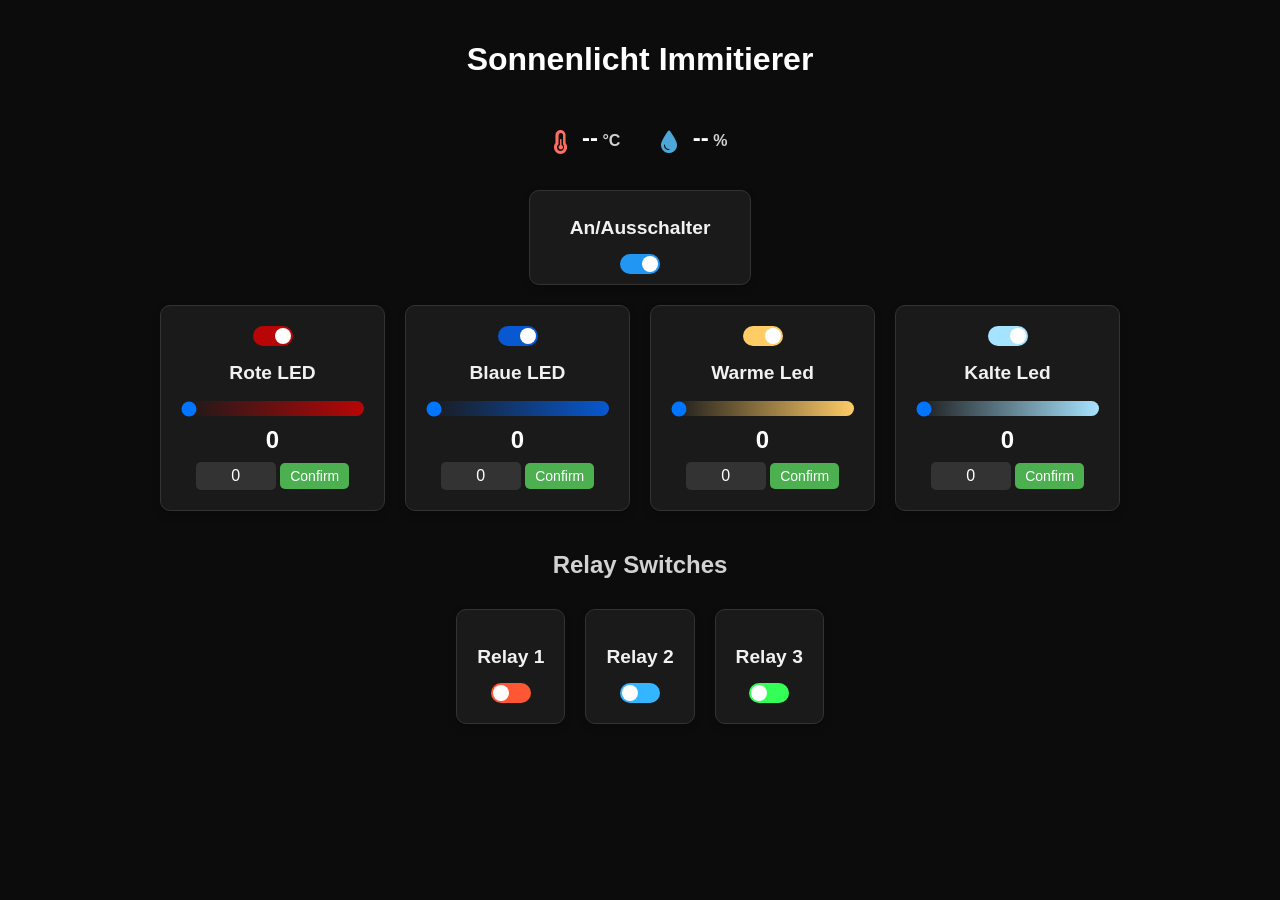
==== data/index.html @ 994c07bf "Add files via upload" ====
<!DOCTYPE html>
<html lang="en">

<head>
    <link rel="stylesheet" type="text/css" href="stylesheet.css">
    <link rel="stylesheet" href="https://cdnjs.cloudflare.com/ajax/libs/font-awesome/6.0.0-beta3/css/all.min.css">
    <meta charset="UTF-8">
    <meta name="viewport" content="width=device-width, initial-scale=1.0">
    <title>Sonnenlicht Immitierer</title>
</head>

<body>
    <h1>Sonnenlicht Immitierer</h1>

    <div class="temp-humidity-container">
        <div>
            <p><i class="fas fa-thermometer-half temperature-icon"></i> <span id="temperature">--</span> &deg;C</p>
        </div>
        <div>
            <p><i class="fas fa-tint humidity-icon"></i> <span id="humidity">--</span> %</p>
        </div>
    </div>

    <!-- Global On/Off switch in its own card -->
    <div class="slider-card global-switch-card">
        <div class="switch-container">
            <h2>An/Ausschalter</h2>
            <label class="switch">
                <input type="checkbox" id="globalSwitch" checked>
                <span class="slider"></span>
            </label>
        </div>
    </div>


    <div class="slider-container">
        <!-- Red LED Card -->
        <div class="slider-card">
            <div class="switch-container">
                <label class="switch red-switch">
                    <input type="checkbox" class="slider-toggle" id="redLedSwitch" checked>
                    <span class="slider"></span>
                </label>
            </div>
            <h2>Rote LED</h2>
            <input type="range" min="0" max="255" value="0" class="range-slider" id="redLedSlider">
            <div class="slider-value-display" id="redLedDisplay">0</div>
            <div class="slider-group">
                <input type="number" min="0" max="255" value="0" class="slider-value" id="redLedValue">
                <button class="confirm-btn" id="redLedConfirm">Confirm</button>
            </div>
        </div>

        <!-- Blue LED Card -->
        <div class="slider-card">
            <div class="switch-container">
                <label class="switch blue-switch">
                    <input type="checkbox" class="slider-toggle" id="blueLedSwitch" checked>
                    <span class="slider"></span>
                </label>
            </div>
            <h2>Blaue LED</h2>
            <input type="range" min="0" max="255" value="0" class="range-slider" id="blueLedSlider">
            <div class="slider-value-display" id="blueLedDisplay">0</div>
            <div class="slider-group">
                <input type="number" min="0" max="255" value="0" class="slider-value" id="blueLedValue">
                <button class="confirm-btn" id="blueLedConfirm">Confirm</button>
            </div>
        </div>

        <!-- Warm LED Card -->
        <div class="slider-card">
            <div class="switch-container">
                <label class="switch warm-switch">
                    <input type="checkbox" class="slider-toggle" id="warmLedSwitch" checked>
                    <span class="slider"></span>
                </label>
            </div>
            <h2>Warme Led</h2>
            <input type="range" min="0" max="255" value="0" class="range-slider" id="warmLedSlider">
            <div class="slider-value-display" id="warmLedDisplay">0</div>
            <div class="slider-group">
                <input type="number" min="0" max="255" value="0" class="slider-value" id="warmLedValue">
                <button class="confirm-btn" id="warmLedConfirm">Confirm</button>
            </div>
        </div>

        <!-- Cool LED Card -->
        <div class="slider-card">
            <div class="switch-container">
                <label class="switch cool-switch">
                    <input type="checkbox" class="slider-toggle" id="coolLedSwitch" checked>
                    <span class="slider"></span>
                </label>
            </div>
            <h2>Kalte Led</h2>
            <input type="range" min="0" max="255" value="0" class="range-slider" id="coolLedSlider">
            <div class="slider-value-display" id="coolLedDisplay">0</div>
            <div class="slider-group">
                <input type="number" min="0" max="255" value="0" class="slider-value" id="coolLedValue">
                <button class="confirm-btn" id="coolLedConfirm">Confirm</button>
            </div>
        </div>
    </div>

    <div class="relay-switches">
        <h2>Relay Switches</h2>
        <div class="relay-switches-container">
            <div class="slider-card relay1-switch">
                <h2>Relay 1</h2>
                <label class="switch">
                    <input type="checkbox" id="relay1Switch">
                    <span class="slider"></span>
                </label>
            </div>
            <div class="slider-card relay2-switch">
                <h2>Relay 2</h2>
                <label class="switch">
                    <input type="checkbox" id="relay2Switch">
                    <span class="slider"></span>
                </label>
            </div>
            <div class="slider-card relay3-switch">
                <h2>Relay 3</h2>
                <label class="switch">
                    <input type="checkbox" id="relay3Switch">
                    <span class="slider"></span>
                </label>
            </div>
        </div>
    </div>

    <script src="script.js"></script>
</body>


</html>
---- data/stylesheet.css ----
/* Global Styling */
html {
  font-family: Arial, Helvetica, sans-serif;
  text-align: center;
  color: #D2D2D2;
}

body {
  background-color: #0C0C0C;
  margin: auto;
  width: 75%;
  padding: 20px;
}

h1 {
  color: #FFFFFF;
  margin-bottom: 30px;
}

/* Temperature and Humidity Container */
.temp-humidity-container {
  display: flex;
  justify-content: center;
  font-weight: bold;
  gap: 40px;
  margin-bottom: 20px;
}

.temp-humidity-container .temperature-icon {
  color: #FF6F61;
  font-size: 1.5em;
  margin-right: 10px;
  vertical-align: middle;
}

.temp-humidity-container .humidity-icon {
  color: #4DA8DA;
  font-size: 1.5em;
  margin-right: 10px;
  vertical-align: middle;
}

.temp-humidity-container span {
  color: #FFFFFF;
  font-size: 1.5em;
  font-weight: bold;
}

/* Slider Container */
.slider-container {
  display: grid;
  grid-template-columns: repeat(auto-fit, minmax(250px, 1fr));
  gap: 20px;
  justify-content: center;
  margin: 0 auto 40px auto;
}

/* Media Queries */
@media (min-width: 768px) {
  .slider-container {
    grid-template-columns: repeat(2, 1fr);
  }
}

@media (min-width: 1200px) {
  .slider-container {
    grid-template-columns: repeat(4, 1fr);
  }
}

/* Slider Card */
.slider-card {
  background-color: #1a1a1a;
  padding: 20px;
  border-radius: 10px;
  box-shadow: 0 4px 8px rgba(0, 0, 0, 0.2);
  border: 1px solid #333;
  display: flex;
  flex-direction: column;
  align-items: center;
}

.slider-card h2 {
  margin-bottom: 15px;
  color: #f1f1f1;
  font-size: 1.2em;
}

/* Range Slider Styling */
.range-slider {
  -webkit-appearance: none;
  width: 100%;
  height: 15px;
  border-radius: 10px;
  background: #d9d9d9;
  outline: none;
}

.range-slider::-webkit-slider-thumb,
.range-slider::-moz-range-thumb {
  -webkit-appearance: none;
  width: 20px;
  height: 20px;
  border-radius: 50%;
  background-color: #fff;
  border: 2px solid #333;
  cursor: pointer;
  box-shadow: 0 0 5px rgba(0, 0, 0, 0.5);
}

/* Individual Slider Styles */
#redLedSlider {
  background: linear-gradient(to right, transparent, #b80606);
}

#blueLedSlider {
  background: linear-gradient(to right, transparent, #0758d1);
}

#warmLedSlider {
  background: linear-gradient(to right, transparent, #ffcc66);
}

#coolLedSlider {
  background: linear-gradient(to right, transparent, #a6e3ff);
}

.switch {
  position: relative;
  display: inline-block;
  width: 40px;
  height: 20px;
}

.switch input {
  opacity: 0;
  width: 0;
  height: 0;
}

.slider {
  position: absolute;
  cursor: pointer;
  top: 0;
  left: 0;
  right: 0;
  bottom: 0;
  background-color: #ccc;
  transition: 0.4s;
  border-radius: 34px;
}

.slider:before {
  position: absolute;
  content: "";
  height: 16px;
  width: 16px;
  left: 2px;
  bottom: 2px;
  background-color: white;
  transition: 0.4s;
  border-radius: 50%;
}

input:checked+.slider {
  background-color: #2196F3;
}

input:checked+.slider:before {
  transform: translateX(20px);
}

/* Red Switch */
.red-switch .slider {
  background-color: #4c4c4c;
}

.red-switch input:checked+.slider {
  background-color: #b80606;
}

/* Blue Switch */
.blue-switch .slider {
  background-color: #4c4c4c;
}

.blue-switch input:checked+.slider {
  background-color: #0758d1;
}

/* Warm Switch */
.warm-switch .slider {
  background-color: #4c4c4c;
}

.warm-switch input:checked+.slider {
  background-color: #ffcc66;
}

/* Cool Switch */
.cool-switch .slider {
  background-color: #4c4c4c;
}

.cool-switch input:checked+.slider {
  background-color: #a6e3ff;
}

/* Slider Value Styling */
.slider-value {
  width: 70px;
  padding: 5px;
  text-align: center;
  background-color: #333;
  color: #fff;
  border: none;
  border-radius: 5px;
  font-size: 1em;
}

.slider-value:focus {
  outline: none;
  background-color: #444;
}

input::-webkit-outer-spin-button,
input::-webkit-inner-spin-button {
  -webkit-appearance: none;
  margin: 0;
}

input[type=number] {
  -moz-appearance: textfield;
}

/* Slider Value Display */
.slider-value-display {
  color: white;
  font-size: 1.5em;
  margin: 8px 0;
  text-align: center;
  font-weight: bold;
  border: none;
  background: none;
  padding: 0;
  width: auto;
  box-shadow: none;
}

/* Confirm Button */
.confirm-btn {
  background-color: #4CAF50;
  color: white;
  border: none;
  padding: 5px 10px;
  text-align: center;
  display: inline-block;
  font-size: 14px;
  border-radius: 5px;
  cursor: pointer;
  transition: background-color 0.3s ease;
}

.confirm-btn:hover {
  background-color: #45a049;
}

/* Global Switch Card */
.global-switch-card {
  margin: 20px auto;
  width: 200px;
  padding: 10px;
}

.global-switch-card .slider {
  background-color: #ccc;
}

/* Relay Switches */
.relay-switches-container {
  display: flex;
  justify-content: center;
  gap: 20px;
  margin-top: 30px;
}

.relay1-switch .slider {
  background-color: #ff5733;
}

.relay1-switch input:checked+.slider {
  background-color: #ff7b59;
}

.relay2-switch .slider {
  background-color: #33b5ff;
}

.relay2-switch input:checked+.slider {
  background-color: #66ccff;
}

.relay3-switch .slider {
  background-color: #33ff57;
}

.relay3-switch input:checked+.slider {
  background-color: #66ff85;
}

/* Mozilla Fix */
@-moz-document url-prefix() {
  .switch {
    width: 40px;
    height: 20px;
  }

  .slider:before {
    height: 16px;
    width: 16px;
  }

  input:checked+.slider:before {
    transform: translateX(20px);
  }
}
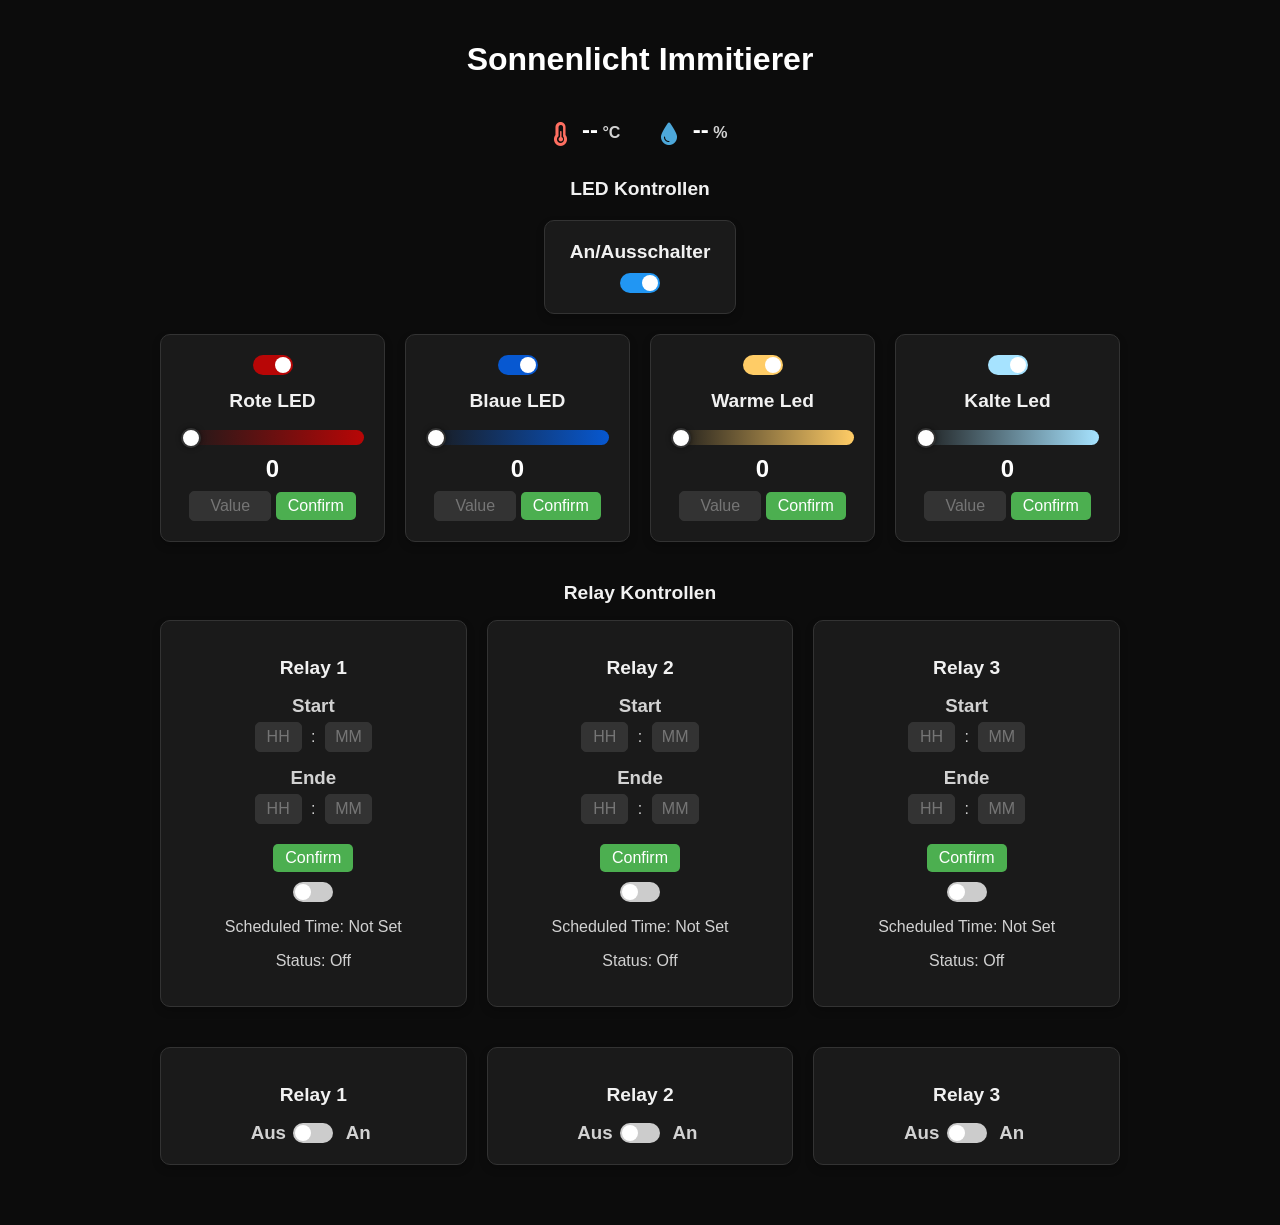
==== commit 9bf1c38b: "Add files via upload" ====
--- a/data/index.html
+++ b/data/index.html
@@ -12,6 +12,7 @@
 <body>
     <h1>Sonnenlicht Immitierer</h1>
 
+    <!-- Temperature and Humidity -->
     <div class="temp-humidity-container">
         <div>
             <p><i class="fas fa-thermometer-half temperature-icon"></i> <span id="temperature">--</span> &deg;C</p>
@@ -21,20 +22,21 @@
         </div>
     </div>
 
-    <!-- Global On/Off switch in its own card -->
-    <div class="slider-card global-switch-card">
+    <h2>LED Kontrollen</h2>
+
+    <!-- Global On/Off Switch -->
+    <div class="slider-card slider-switch-card">
+        <h2>An/Ausschalter</h2>
         <div class="switch-container">
-            <h2>An/Ausschalter</h2>
-            <label class="switch">
-                <input type="checkbox" id="globalSwitch" checked>
+            <label class="switch slider-switch">
+                <input type="checkbox" id="sliderSwitch" checked>
                 <span class="slider"></span>
             </label>
         </div>
     </div>
 
-
     <div class="slider-container">
-        <!-- Red LED Card -->
+        <!-- Red LED -->
         <div class="slider-card">
             <div class="switch-container">
                 <label class="switch red-switch">
@@ -46,12 +48,13 @@
             <input type="range" min="0" max="255" value="0" class="range-slider" id="redLedSlider">
             <div class="slider-value-display" id="redLedDisplay">0</div>
             <div class="slider-group">
-                <input type="number" min="0" max="255" value="0" class="slider-value" id="redLedValue">
+                <input type="number" min="0" max="255" class="slider-value" id="redLedValue" placeholder="Value"
+                    onkeyup="validateInputMinMax(this)">
                 <button class="confirm-btn" id="redLedConfirm">Confirm</button>
             </div>
         </div>
 
-        <!-- Blue LED Card -->
+        <!-- Blue LED -->
         <div class="slider-card">
             <div class="switch-container">
                 <label class="switch blue-switch">
@@ -63,12 +66,13 @@
             <input type="range" min="0" max="255" value="0" class="range-slider" id="blueLedSlider">
             <div class="slider-value-display" id="blueLedDisplay">0</div>
             <div class="slider-group">
-                <input type="number" min="0" max="255" value="0" class="slider-value" id="blueLedValue">
+                <input type="number" min="0" max="255" class="slider-value" id="blueLedValue" placeholder="Value"
+                    onkeyup="validateInputMinMax(this)">
                 <button class="confirm-btn" id="blueLedConfirm">Confirm</button>
             </div>
         </div>
 
-        <!-- Warm LED Card -->
+        <!-- Warm LED -->
         <div class="slider-card">
             <div class="switch-container">
                 <label class="switch warm-switch">
@@ -80,12 +84,13 @@
             <input type="range" min="0" max="255" value="0" class="range-slider" id="warmLedSlider">
             <div class="slider-value-display" id="warmLedDisplay">0</div>
             <div class="slider-group">
-                <input type="number" min="0" max="255" value="0" class="slider-value" id="warmLedValue">
+                <input type="number" min="0" max="255" class="slider-value" id="warmLedValue" placeholder="Value"
+                    onkeyup="validateInputMinMax(this)">
                 <button class="confirm-btn" id="warmLedConfirm">Confirm</button>
             </div>
         </div>
 
-        <!-- Cool LED Card -->
+        <!-- Cold LED -->
         <div class="slider-card">
             <div class="switch-container">
                 <label class="switch cool-switch">
@@ -97,35 +102,196 @@
             <input type="range" min="0" max="255" value="0" class="range-slider" id="coolLedSlider">
             <div class="slider-value-display" id="coolLedDisplay">0</div>
             <div class="slider-group">
-                <input type="number" min="0" max="255" value="0" class="slider-value" id="coolLedValue">
+                <input type="number" min="0" max="255" class="slider-value" id="coolLedValue" placeholder="Value"
+                    onkeyup="validateInputMinMax(this)">
                 <button class="confirm-btn" id="coolLedConfirm">Confirm</button>
             </div>
         </div>
     </div>
 
-    <div class="relay-switches">
-        <h2>Relay Switches</h2>
-        <div class="relay-switches-container">
-            <div class="slider-card relay1-switch">
-                <h2>Relay 1</h2>
-                <label class="switch">
-                    <input type="checkbox" id="relay1Switch">
-                    <span class="slider"></span>
-                </label>
-            </div>
-            <div class="slider-card relay2-switch">
-                <h2>Relay 2</h2>
-                <label class="switch">
-                    <input type="checkbox" id="relay2Switch">
-                    <span class="slider"></span>
-                </label>
-            </div>
-            <div class="slider-card relay3-switch">
-                <h2>Relay 3</h2>
-                <label class="switch">
-                    <input type="checkbox" id="relay3Switch">
-                    <span class="slider"></span>
-                </label>
+    <h2>Relay Kontrollen</h2>
+    <div class="relay-switches-container">
+        <!-- Relay 1 Time Control -->
+        <div class="relay-card">
+            <h2>Relay 1</h2>
+            <div class="relay-time-input-container">
+                <div class="relay-time-input">
+                    <div class="time-group">
+                        <div>
+                            <h3>Start</h3>
+                        </div>
+                        <div>
+                            <input type="number" min="0" max="23" class="relay-time-hours" id="relay1StartHours"
+                            placeholder="HH" onkeyup="validateInputMinMax(this)">
+                        <span>:</span>
+                        <input type="number" min="0" max="59" class="relay-time-minutes" id="relay1StartMinutes"
+                            placeholder="MM" onkeyup="validateInputMinMax(this)">
+                        </div>
+                    </div>
+                    <div class="time-group">
+                        <div>
+                            <h3>Ende</h3>
+                        </div>
+                        <div>
+                            <input type="number" min="0" max="23" class="relay-time-hours" id="relay1EndHours"
+                            placeholder="HH" onkeyup="validateInputMinMax(this)">
+                        <span>:</span>
+                        <input type="number" min="0" max="59" class="relay-time-minutes" id="relay1EndMinutes"
+                            placeholder="MM" onkeyup="validateInputMinMax(this)">
+                        </div>
+                    </div>
+                </div>
+                <button class="confirm-btn" id="relay1TimeConfirm">Confirm</button>
+            </div>
+            <label class="switch">
+                <input type="checkbox" class="slider-toggle" id="relay1TimeSwitch">
+                <span class="slider"></span>
+            </label>
+            <div id="relay1Schedule">
+                <p>Scheduled Time: <span id="relay1TimeDisplay">Not Set</span></p>
+                <p>Status: <span id="relay1StatusDisplay">Off</span></p>
+            </div>
+        </div>
+
+        <!-- Relay 2 Time Control -->
+        <div class="relay-card">
+            <h2>Relay 2</h2>
+            <div class="relay-time-input-container">
+                <div class="relay-time-input">
+                    <div class="time-group">
+                        <div>
+                            <h3>Start</h3>
+                        </div>
+                        <div>
+                            <input type="number" min="0" max="23" class="relay-time-hours" id="relay2StartHours"
+                            placeholder="HH" onkeyup="validateInputMinMax(this)">
+                        <span>:</span>
+                        <input type="number" min="0" max="59" class="relay-time-minutes" id="relay2StartMinutes"
+                            placeholder="MM" onkeyup="validateInputMinMax(this)">
+                        </div>
+                    </div>
+                    <div class="time-group">
+                        <div>
+                            <h3>Ende</h3>
+                        </div>
+                        <div>
+                            <input type="number" min="0" max="23" class="relay-time-hours" id="relay2EndHours"
+                            placeholder="HH" onkeyup="validateInputMinMax(this)">
+                        <span>:</span>
+                        <input type="number" min="0" max="59" class="relay-time-minutes" id="relay2EndMinutes"
+                            placeholder="MM" onkeyup="validateInputMinMax(this)">
+                        </div>
+                    </div>
+                </div>
+                <button class="confirm-btn" id="relay2TimeConfirm">Confirm</button>
+            </div>
+            <label class="switch">
+                <input type="checkbox" class="slider-toggle" id="relay2TimeSwitch">
+                <span class="slider"></span>
+            </label>
+            <div id="relay2Schedule">
+                <p>Scheduled Time: <span id="relay2TimeDisplay">Not Set</span></p>
+                <p>Status: <span id="relay2StatusDisplay">Off</span></p>
+            </div>
+        </div>
+
+        <!-- Relay 3 Time Control -->
+        <div class="relay-card">
+            <h2>Relay 3</h2>
+            <div class="relay-time-input-container">
+                <div class="relay-time-input">
+                    <div class="time-group">
+                        <div>
+                            <h3>Start</h3>
+                        </div>
+                        <div>
+                            <input type="number" min="0" max="23" class="relay-time-hours" id="relay3StartHours"
+                            placeholder="HH" onkeyup="validateInputMinMax(this)">
+                        <span>:</span>
+                        <input type="number" min="0" max="59" class="relay-time-minutes" id="relay3StartMinutes"
+                            placeholder="MM" onkeyup="validateInputMinMax(this)">
+                        </div>
+                    </div>
+                    <div class="time-group">
+                        <div>
+                            <h3>Ende</h3>
+                        </div>
+                        <div>
+                            <input type="number" min="0" max="23" class="relay-time-hours" id="relay3EndHours"
+                            placeholder="HH" onkeyup="validateInputMinMax(this)">
+                        <span>:</span>
+                        <input type="number" min="0" max="59" class="relay-time-minutes" id="relay3EndMinutes"
+                            placeholder="MM" onkeyup="validateInputMinMax(this)">
+                        </div>
+                    </div>
+                </div>
+                <button class="confirm-btn" id="relay3TimeConfirm">Confirm</button>
+            </div>
+            <label class="switch">
+                <input type="checkbox" class="slider-toggle" id="relay3TimeSwitch">
+                <span class="slider"></span>
+            </label>
+            <div id="relay3Schedule">
+                <p>Scheduled Time: <span id="relay3TimeDisplay">Not Set</span></p>
+                <p>Status: <span id="relay3StatusDisplay">Off</span></p>
+            </div>
+        </div>
+    </div>
+
+    <!--Relay Switches -->
+    <div class="relay-switches-container">
+        <!-- Relay 1 -->
+        <div class="relay-card">
+            <h2>Relay 1 </h2>
+            <div class="timer-picker">
+                <div class="timer-text">
+                    <h3>Aus</h3>
+                </div>
+                <div class="switch-container">
+                    <label class="switch">
+                        <input type="checkbox" class="slider-toggle" id="relay1Switch">
+                        <span class="slider"></span>
+                    </label>
+                </div>
+                <div class="timer-text">
+                    <h3>An</h3>
+                </div>
+            </div>
+        </div>
+        <!-- Relay 2 -->
+        <div class="relay-card">
+            <h2>Relay 2</h2>
+            <div class="timer-picker">
+                <div class="timer-text">
+                    <h3>Aus</h3>
+                </div>
+                <div class="switch-container">
+                    <label class="switch">
+                        <input type="checkbox" class="slider-toggle" id="relay2Switch">
+                        <span class="slider"></span>
+                    </label>
+                </div>
+                <div class="timer-text">
+                    <h3>An</h3>
+                </div>
+            </div>
+        </div>
+        <!-- Relay 3 -->
+        <div class="relay-card">
+            <h2>Relay 3</h2>
+            <div class="timer-picker">
+                <div class="timer-text">
+                    <h3>Aus</h3>
+                </div>
+                <div class="switch-container">
+                    <label class="switch">
+                        <input type="checkbox" class="slider-toggle" id="relay3Switch">
+                        <span class="slider"></span>
+                    </label>
+                </div>
+                <div class="timer-text">
+                    <h3>An</h3>
+                </div>
             </div>
         </div>
     </div>
@@ -133,5 +299,4 @@
     <script src="script.js"></script>
 </body>
 
-
-</html>+</html>
--- a/data/stylesheet.css
+++ b/data/stylesheet.css
@@ -1,4 +1,3 @@
-/* Global Styling */
 html {
   font-family: Arial, Helvetica, sans-serif;
   text-align: center;
@@ -14,30 +13,60 @@
 
 h1 {
   color: #FFFFFF;
-  margin-bottom: 30px;
-}
-
-/* Temperature and Humidity Container */
+}
+
+h2 {
+  color: #f1f1f1;
+  font-size: 1.2em;
+}
+
+h3 {
+  margin: 0;
+}
+
+.relay-time-hours, .relay-time-minutes {
+  margin: 5px;
+}
+
+.slider-switch-card {
+  margin: 20px auto;
+  width: 150px;
+  padding: 10px;
+  display: flex;
+  flex-direction: column;
+  align-items: center;
+}
+
+.slider-switch-card h2 {
+  margin: 0 0 10px 0;
+}
+
+.switch-container {
+  width: auto; /* No fixed width for the switch, so it centers properly */
+  display: flex;
+  justify-content: center; /* Center the switch itself */
+}
+
 .temp-humidity-container {
   display: flex;
   justify-content: center;
   font-weight: bold;
   gap: 40px;
-  margin-bottom: 20px;
-}
-
-.temp-humidity-container .temperature-icon {
-  color: #FF6F61;
+}
+
+.temp-humidity-container .temperature-icon,
+.temp-humidity-container .humidity-icon {
   font-size: 1.5em;
   margin-right: 10px;
   vertical-align: middle;
 }
 
+.temp-humidity-container .temperature-icon {
+  color: #FF6F61;
+}
+
 .temp-humidity-container .humidity-icon {
   color: #4DA8DA;
-  font-size: 1.5em;
-  margin-right: 10px;
-  vertical-align: middle;
 }
 
 .temp-humidity-container span {
@@ -46,8 +75,8 @@
   font-weight: bold;
 }
 
-/* Slider Container */
-.slider-container {
+.slider-container,
+.relay-switches-container {
   display: grid;
   grid-template-columns: repeat(auto-fit, minmax(250px, 1fr));
   gap: 20px;
@@ -55,21 +84,28 @@
   margin: 0 auto 40px auto;
 }
 
-/* Media Queries */
 @media (min-width: 768px) {
   .slider-container {
     grid-template-columns: repeat(2, 1fr);
   }
+
+  .relay-switches-container {
+    grid-template-columns: repeat(3, 1fr);
+  }
 }
 
 @media (min-width: 1200px) {
   .slider-container {
     grid-template-columns: repeat(4, 1fr);
   }
-}
-
-/* Slider Card */
-.slider-card {
+
+  .relay-switches-container {
+    grid-template-columns: repeat(3, 1fr);
+  }
+}
+
+.slider-card,
+.relay-card {
   background-color: #1a1a1a;
   padding: 20px;
   border-radius: 10px;
@@ -80,13 +116,6 @@
   align-items: center;
 }
 
-.slider-card h2 {
-  margin-bottom: 15px;
-  color: #f1f1f1;
-  font-size: 1.2em;
-}
-
-/* Range Slider Styling */
 .range-slider {
   -webkit-appearance: none;
   width: 100%;
@@ -96,8 +125,7 @@
   outline: none;
 }
 
-.range-slider::-webkit-slider-thumb,
-.range-slider::-moz-range-thumb {
+.range-slider::-webkit-slider-thumb {
   -webkit-appearance: none;
   width: 20px;
   height: 20px;
@@ -108,7 +136,16 @@
   box-shadow: 0 0 5px rgba(0, 0, 0, 0.5);
 }
 
-/* Individual Slider Styles */
+.range-slider::-moz-range-thumb {
+  width: 16px;
+  height: 16px;
+  border-radius: 50%;
+  background-color: #fff;
+  border: 2px solid #333;
+  cursor: pointer;
+  box-shadow: 0 0 5px rgba(0, 0, 0, 0.5);
+}
+
 #redLedSlider {
   background: linear-gradient(to right, transparent, #b80606);
 }
@@ -170,7 +207,7 @@
   transform: translateX(20px);
 }
 
-/* Red Switch */
+/* Switch colors */
 .red-switch .slider {
   background-color: #4c4c4c;
 }
@@ -179,7 +216,6 @@
   background-color: #b80606;
 }
 
-/* Blue Switch */
 .blue-switch .slider {
   background-color: #4c4c4c;
 }
@@ -188,7 +224,6 @@
   background-color: #0758d1;
 }
 
-/* Warm Switch */
 .warm-switch .slider {
   background-color: #4c4c4c;
 }
@@ -197,7 +232,6 @@
   background-color: #ffcc66;
 }
 
-/* Cool Switch */
 .cool-switch .slider {
   background-color: #4c4c4c;
 }
@@ -206,21 +240,29 @@
   background-color: #a6e3ff;
 }
 
-/* Slider Value Styling */
-.slider-value {
+/* Input field styles (number inputs only) */
+input[type="number"] {
   width: 70px;
   padding: 5px;
   text-align: center;
   background-color: #333;
-  color: #fff;
-  border: none;
+  /* Background for input fields */
+  color: #f1f1f1;
+  border: 1px solid #333;
   border-radius: 5px;
   font-size: 1em;
 }
 
-.slider-value:focus {
+input[type="number"]:focus {
   outline: none;
+  border-color: #2196F3;
+  /* Blue border on focus */
   background-color: #444;
+  /* Slightly darker background on focus */
+}
+
+.relay-time-input input[type="number"] {
+  width: 35px;
 }
 
 input::-webkit-outer-spin-button,
@@ -233,7 +275,6 @@
   -moz-appearance: textfield;
 }
 
-/* Slider Value Display */
 .slider-value-display {
   color: white;
   font-size: 1.5em;
@@ -247,80 +288,71 @@
   box-shadow: none;
 }
 
-/* Confirm Button */
 .confirm-btn {
+  width: 80px;
+  padding: 5px;
+  font-size: 1em;
+  color: white;
+  text-align: center;
+  background-color: #4CAF50;
+  border: none;
+  border-radius: 5px;
+  display: inline-block;
+  cursor: pointer;
+  transition: background-color 0.3s ease;
+}
+
+.confirm-btn:hover {
+  background-color: #45a049;
+}
+
+/* Relay Input styles */
+.relay-time-input-container {
+  display: flex;
+  flex-direction: column;
+  align-items: center;
+  margin-bottom: 10px;
+}
+
+.relay-time-input {
+  display: flex;
+  flex-direction: column;
+  align-items: center;
+  justify-content: center;
+  margin-bottom: 5px;
+}
+
+.time-group {
+  display: flex;
+  align-items: center;
+  margin-bottom: 10px;
+  flex-direction: column;
+}
+
+/* Hide number spinners in Chrome and Firefox */
+.relay-time-input input::-webkit-outer-spin-button,
+.relay-time-input input::-webkit-inner-spin-button {
+  -webkit-appearance: none;
+  margin: 0;
+}
+
+.relay-time-input input[type="number"] {
+  -moz-appearance: textfield;
+}
+
+.timer-picker {
+  display: flex;
+  align-items: center;
+  justify-content: center;
+}
+
+.timer-text {
+  width: 50px; /* Equal width for "Aus" and "An" containers */
+  text-align: center; /* Ensure the text is centered inside its container */
+}
+
+.confirmed {
   background-color: #4CAF50;
   color: white;
-  border: none;
-  padding: 5px 10px;
-  text-align: center;
-  display: inline-block;
-  font-size: 14px;
-  border-radius: 5px;
-  cursor: pointer;
-  transition: background-color 0.3s ease;
-}
-
-.confirm-btn:hover {
-  background-color: #45a049;
-}
-
-/* Global Switch Card */
-.global-switch-card {
-  margin: 20px auto;
-  width: 200px;
-  padding: 10px;
-}
-
-.global-switch-card .slider {
-  background-color: #ccc;
-}
-
-/* Relay Switches */
-.relay-switches-container {
-  display: flex;
-  justify-content: center;
-  gap: 20px;
-  margin-top: 30px;
-}
-
-.relay1-switch .slider {
-  background-color: #ff5733;
-}
-
-.relay1-switch input:checked+.slider {
-  background-color: #ff7b59;
-}
-
-.relay2-switch .slider {
-  background-color: #33b5ff;
-}
-
-.relay2-switch input:checked+.slider {
-  background-color: #66ccff;
-}
-
-.relay3-switch .slider {
-  background-color: #33ff57;
-}
-
-.relay3-switch input:checked+.slider {
-  background-color: #66ff85;
-}
-
-/* Mozilla Fix */
-@-moz-document url-prefix() {
-  .switch {
-    width: 40px;
-    height: 20px;
-  }
-
-  .slider:before {
-    height: 16px;
-    width: 16px;
-  }
-
-  input:checked+.slider:before {
-    transform: translateX(20px);
-  }
-}+  transition: all 0.3s ease;
+}
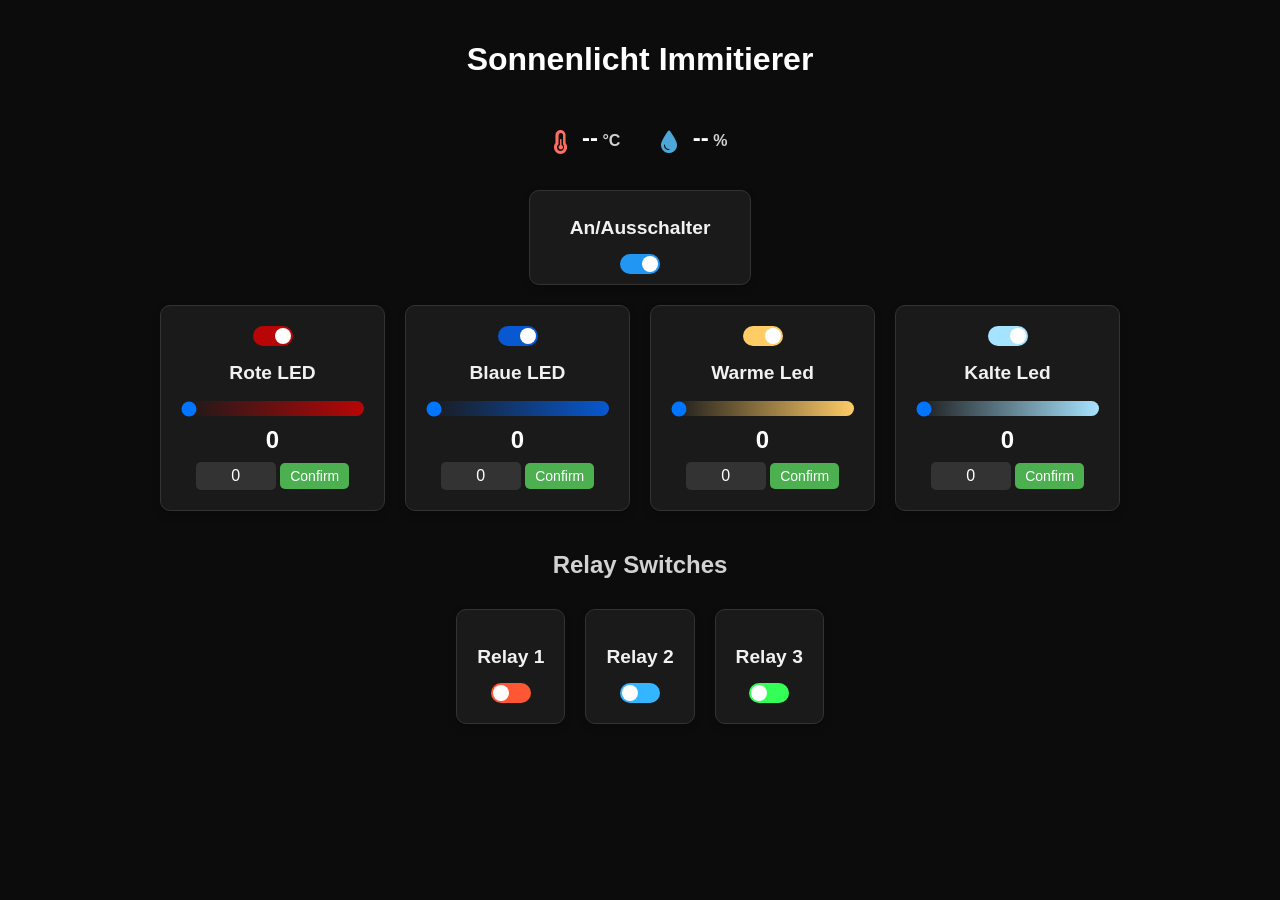
==== commit e30ebcfc: "Add files via upload" ====
--- a/data/index.html
+++ b/data/index.html
@@ -12,7 +12,6 @@
 <body>
     <h1>Sonnenlicht Immitierer</h1>
 
-    <!-- Temperature and Humidity -->
     <div class="temp-humidity-container">
         <div>
             <p><i class="fas fa-thermometer-half temperature-icon"></i> <span id="temperature">--</span> &deg;C</p>
@@ -22,21 +21,20 @@
         </div>
     </div>
 
-    <h2>LED Kontrollen</h2>
-
-    <!-- Global On/Off Switch -->
-    <div class="slider-card slider-switch-card">
-        <h2>An/Ausschalter</h2>
+    <!-- Global On/Off switch in its own card -->
+    <div class="slider-card global-switch-card">
         <div class="switch-container">
-            <label class="switch slider-switch">
-                <input type="checkbox" id="sliderSwitch" checked>
+            <h2>An/Ausschalter</h2>
+            <label class="switch">
+                <input type="checkbox" id="globalSwitch" checked>
                 <span class="slider"></span>
             </label>
         </div>
     </div>
 
+
     <div class="slider-container">
-        <!-- Red LED -->
+        <!-- Red LED Card -->
         <div class="slider-card">
             <div class="switch-container">
                 <label class="switch red-switch">
@@ -48,13 +46,12 @@
             <input type="range" min="0" max="255" value="0" class="range-slider" id="redLedSlider">
             <div class="slider-value-display" id="redLedDisplay">0</div>
             <div class="slider-group">
-                <input type="number" min="0" max="255" class="slider-value" id="redLedValue" placeholder="Value"
-                    onkeyup="validateInputMinMax(this)">
+                <input type="number" min="0" max="255" value="0" class="slider-value" id="redLedValue">
                 <button class="confirm-btn" id="redLedConfirm">Confirm</button>
             </div>
         </div>
 
-        <!-- Blue LED -->
+        <!-- Blue LED Card -->
         <div class="slider-card">
             <div class="switch-container">
                 <label class="switch blue-switch">
@@ -66,13 +63,12 @@
             <input type="range" min="0" max="255" value="0" class="range-slider" id="blueLedSlider">
             <div class="slider-value-display" id="blueLedDisplay">0</div>
             <div class="slider-group">
-                <input type="number" min="0" max="255" class="slider-value" id="blueLedValue" placeholder="Value"
-                    onkeyup="validateInputMinMax(this)">
+                <input type="number" min="0" max="255" value="0" class="slider-value" id="blueLedValue">
                 <button class="confirm-btn" id="blueLedConfirm">Confirm</button>
             </div>
         </div>
 
-        <!-- Warm LED -->
+        <!-- Warm LED Card -->
         <div class="slider-card">
             <div class="switch-container">
                 <label class="switch warm-switch">
@@ -84,13 +80,12 @@
             <input type="range" min="0" max="255" value="0" class="range-slider" id="warmLedSlider">
             <div class="slider-value-display" id="warmLedDisplay">0</div>
             <div class="slider-group">
-                <input type="number" min="0" max="255" class="slider-value" id="warmLedValue" placeholder="Value"
-                    onkeyup="validateInputMinMax(this)">
+                <input type="number" min="0" max="255" value="0" class="slider-value" id="warmLedValue">
                 <button class="confirm-btn" id="warmLedConfirm">Confirm</button>
             </div>
         </div>
 
-        <!-- Cold LED -->
+        <!-- Cool LED Card -->
         <div class="slider-card">
             <div class="switch-container">
                 <label class="switch cool-switch">
@@ -102,196 +97,35 @@
             <input type="range" min="0" max="255" value="0" class="range-slider" id="coolLedSlider">
             <div class="slider-value-display" id="coolLedDisplay">0</div>
             <div class="slider-group">
-                <input type="number" min="0" max="255" class="slider-value" id="coolLedValue" placeholder="Value"
-                    onkeyup="validateInputMinMax(this)">
+                <input type="number" min="0" max="255" value="0" class="slider-value" id="coolLedValue">
                 <button class="confirm-btn" id="coolLedConfirm">Confirm</button>
             </div>
         </div>
     </div>
 
-    <h2>Relay Kontrollen</h2>
-    <div class="relay-switches-container">
-        <!-- Relay 1 Time Control -->
-        <div class="relay-card">
-            <h2>Relay 1</h2>
-            <div class="relay-time-input-container">
-                <div class="relay-time-input">
-                    <div class="time-group">
-                        <div>
-                            <h3>Start</h3>
-                        </div>
-                        <div>
-                            <input type="number" min="0" max="23" class="relay-time-hours" id="relay1StartHours"
-                            placeholder="HH" onkeyup="validateInputMinMax(this)">
-                        <span>:</span>
-                        <input type="number" min="0" max="59" class="relay-time-minutes" id="relay1StartMinutes"
-                            placeholder="MM" onkeyup="validateInputMinMax(this)">
-                        </div>
-                    </div>
-                    <div class="time-group">
-                        <div>
-                            <h3>Ende</h3>
-                        </div>
-                        <div>
-                            <input type="number" min="0" max="23" class="relay-time-hours" id="relay1EndHours"
-                            placeholder="HH" onkeyup="validateInputMinMax(this)">
-                        <span>:</span>
-                        <input type="number" min="0" max="59" class="relay-time-minutes" id="relay1EndMinutes"
-                            placeholder="MM" onkeyup="validateInputMinMax(this)">
-                        </div>
-                    </div>
-                </div>
-                <button class="confirm-btn" id="relay1TimeConfirm">Confirm</button>
+    <div class="relay-switches">
+        <h2>Relay Switches</h2>
+        <div class="relay-switches-container">
+            <div class="slider-card relay1-switch">
+                <h2>Relay 1</h2>
+                <label class="switch">
+                    <input type="checkbox" id="relay1Switch">
+                    <span class="slider"></span>
+                </label>
             </div>
-            <label class="switch">
-                <input type="checkbox" class="slider-toggle" id="relay1TimeSwitch">
-                <span class="slider"></span>
-            </label>
-            <div id="relay1Schedule">
-                <p>Scheduled Time: <span id="relay1TimeDisplay">Not Set</span></p>
-                <p>Status: <span id="relay1StatusDisplay">Off</span></p>
+            <div class="slider-card relay2-switch">
+                <h2>Relay 2</h2>
+                <label class="switch">
+                    <input type="checkbox" id="relay2Switch">
+                    <span class="slider"></span>
+                </label>
             </div>
-        </div>
-
-        <!-- Relay 2 Time Control -->
-        <div class="relay-card">
-            <h2>Relay 2</h2>
-            <div class="relay-time-input-container">
-                <div class="relay-time-input">
-                    <div class="time-group">
-                        <div>
-                            <h3>Start</h3>
-                        </div>
-                        <div>
-                            <input type="number" min="0" max="23" class="relay-time-hours" id="relay2StartHours"
-                            placeholder="HH" onkeyup="validateInputMinMax(this)">
-                        <span>:</span>
-                        <input type="number" min="0" max="59" class="relay-time-minutes" id="relay2StartMinutes"
-                            placeholder="MM" onkeyup="validateInputMinMax(this)">
-                        </div>
-                    </div>
-                    <div class="time-group">
-                        <div>
-                            <h3>Ende</h3>
-                        </div>
-                        <div>
-                            <input type="number" min="0" max="23" class="relay-time-hours" id="relay2EndHours"
-                            placeholder="HH" onkeyup="validateInputMinMax(this)">
-                        <span>:</span>
-                        <input type="number" min="0" max="59" class="relay-time-minutes" id="relay2EndMinutes"
-                            placeholder="MM" onkeyup="validateInputMinMax(this)">
-                        </div>
-                    </div>
-                </div>
-                <button class="confirm-btn" id="relay2TimeConfirm">Confirm</button>
-            </div>
-            <label class="switch">
-                <input type="checkbox" class="slider-toggle" id="relay2TimeSwitch">
-                <span class="slider"></span>
-            </label>
-            <div id="relay2Schedule">
-                <p>Scheduled Time: <span id="relay2TimeDisplay">Not Set</span></p>
-                <p>Status: <span id="relay2StatusDisplay">Off</span></p>
-            </div>
-        </div>
-
-        <!-- Relay 3 Time Control -->
-        <div class="relay-card">
-            <h2>Relay 3</h2>
-            <div class="relay-time-input-container">
-                <div class="relay-time-input">
-                    <div class="time-group">
-                        <div>
-                            <h3>Start</h3>
-                        </div>
-                        <div>
-                            <input type="number" min="0" max="23" class="relay-time-hours" id="relay3StartHours"
-                            placeholder="HH" onkeyup="validateInputMinMax(this)">
-                        <span>:</span>
-                        <input type="number" min="0" max="59" class="relay-time-minutes" id="relay3StartMinutes"
-                            placeholder="MM" onkeyup="validateInputMinMax(this)">
-                        </div>
-                    </div>
-                    <div class="time-group">
-                        <div>
-                            <h3>Ende</h3>
-                        </div>
-                        <div>
-                            <input type="number" min="0" max="23" class="relay-time-hours" id="relay3EndHours"
-                            placeholder="HH" onkeyup="validateInputMinMax(this)">
-                        <span>:</span>
-                        <input type="number" min="0" max="59" class="relay-time-minutes" id="relay3EndMinutes"
-                            placeholder="MM" onkeyup="validateInputMinMax(this)">
-                        </div>
-                    </div>
-                </div>
-                <button class="confirm-btn" id="relay3TimeConfirm">Confirm</button>
-            </div>
-            <label class="switch">
-                <input type="checkbox" class="slider-toggle" id="relay3TimeSwitch">
-                <span class="slider"></span>
-            </label>
-            <div id="relay3Schedule">
-                <p>Scheduled Time: <span id="relay3TimeDisplay">Not Set</span></p>
-                <p>Status: <span id="relay3StatusDisplay">Off</span></p>
-            </div>
-        </div>
-    </div>
-
-    <!--Relay Switches -->
-    <div class="relay-switches-container">
-        <!-- Relay 1 -->
-        <div class="relay-card">
-            <h2>Relay 1 </h2>
-            <div class="timer-picker">
-                <div class="timer-text">
-                    <h3>Aus</h3>
-                </div>
-                <div class="switch-container">
-                    <label class="switch">
-                        <input type="checkbox" class="slider-toggle" id="relay1Switch">
-                        <span class="slider"></span>
-                    </label>
-                </div>
-                <div class="timer-text">
-                    <h3>An</h3>
-                </div>
-            </div>
-        </div>
-        <!-- Relay 2 -->
-        <div class="relay-card">
-            <h2>Relay 2</h2>
-            <div class="timer-picker">
-                <div class="timer-text">
-                    <h3>Aus</h3>
-                </div>
-                <div class="switch-container">
-                    <label class="switch">
-                        <input type="checkbox" class="slider-toggle" id="relay2Switch">
-                        <span class="slider"></span>
-                    </label>
-                </div>
-                <div class="timer-text">
-                    <h3>An</h3>
-                </div>
-            </div>
-        </div>
-        <!-- Relay 3 -->
-        <div class="relay-card">
-            <h2>Relay 3</h2>
-            <div class="timer-picker">
-                <div class="timer-text">
-                    <h3>Aus</h3>
-                </div>
-                <div class="switch-container">
-                    <label class="switch">
-                        <input type="checkbox" class="slider-toggle" id="relay3Switch">
-                        <span class="slider"></span>
-                    </label>
-                </div>
-                <div class="timer-text">
-                    <h3>An</h3>
-                </div>
+            <div class="slider-card relay3-switch">
+                <h2>Relay 3</h2>
+                <label class="switch">
+                    <input type="checkbox" id="relay3Switch">
+                    <span class="slider"></span>
+                </label>
             </div>
         </div>
     </div>
@@ -299,4 +133,5 @@
     <script src="script.js"></script>
 </body>
 
-</html>
+
+</html>
--- a/data/stylesheet.css
+++ b/data/stylesheet.css
@@ -1,3 +1,4 @@
+/* Global Styling */
 html {
   font-family: Arial, Helvetica, sans-serif;
   text-align: center;
@@ -13,60 +14,30 @@
 
 h1 {
   color: #FFFFFF;
-}
-
-h2 {
-  color: #f1f1f1;
-  font-size: 1.2em;
-}
-
-h3 {
-  margin: 0;
-}
-
-.relay-time-hours, .relay-time-minutes {
-  margin: 5px;
-}
-
-.slider-switch-card {
-  margin: 20px auto;
-  width: 150px;
-  padding: 10px;
-  display: flex;
-  flex-direction: column;
-  align-items: center;
-}
-
-.slider-switch-card h2 {
-  margin: 0 0 10px 0;
-}
-
-.switch-container {
-  width: auto; /* No fixed width for the switch, so it centers properly */
-  display: flex;
-  justify-content: center; /* Center the switch itself */
-}
-
+  margin-bottom: 30px;
+}
+
+/* Temperature and Humidity Container */
 .temp-humidity-container {
   display: flex;
   justify-content: center;
   font-weight: bold;
   gap: 40px;
-}
-
-.temp-humidity-container .temperature-icon,
-.temp-humidity-container .humidity-icon {
+  margin-bottom: 20px;
+}
+
+.temp-humidity-container .temperature-icon {
+  color: #FF6F61;
   font-size: 1.5em;
   margin-right: 10px;
   vertical-align: middle;
 }
 
-.temp-humidity-container .temperature-icon {
-  color: #FF6F61;
-}
-
 .temp-humidity-container .humidity-icon {
   color: #4DA8DA;
+  font-size: 1.5em;
+  margin-right: 10px;
+  vertical-align: middle;
 }
 
 .temp-humidity-container span {
@@ -75,8 +46,8 @@
   font-weight: bold;
 }
 
-.slider-container,
-.relay-switches-container {
+/* Slider Container */
+.slider-container {
   display: grid;
   grid-template-columns: repeat(auto-fit, minmax(250px, 1fr));
   gap: 20px;
@@ -84,28 +55,21 @@
   margin: 0 auto 40px auto;
 }
 
+/* Media Queries */
 @media (min-width: 768px) {
   .slider-container {
     grid-template-columns: repeat(2, 1fr);
   }
-
-  .relay-switches-container {
-    grid-template-columns: repeat(3, 1fr);
-  }
 }
 
 @media (min-width: 1200px) {
   .slider-container {
     grid-template-columns: repeat(4, 1fr);
   }
-
-  .relay-switches-container {
-    grid-template-columns: repeat(3, 1fr);
-  }
-}
-
-.slider-card,
-.relay-card {
+}
+
+/* Slider Card */
+.slider-card {
   background-color: #1a1a1a;
   padding: 20px;
   border-radius: 10px;
@@ -116,6 +80,13 @@
   align-items: center;
 }
 
+.slider-card h2 {
+  margin-bottom: 15px;
+  color: #f1f1f1;
+  font-size: 1.2em;
+}
+
+/* Range Slider Styling */
 .range-slider {
   -webkit-appearance: none;
   width: 100%;
@@ -125,7 +96,8 @@
   outline: none;
 }
 
-.range-slider::-webkit-slider-thumb {
+.range-slider::-webkit-slider-thumb,
+.range-slider::-moz-range-thumb {
   -webkit-appearance: none;
   width: 20px;
   height: 20px;
@@ -136,16 +108,7 @@
   box-shadow: 0 0 5px rgba(0, 0, 0, 0.5);
 }
 
-.range-slider::-moz-range-thumb {
-  width: 16px;
-  height: 16px;
-  border-radius: 50%;
-  background-color: #fff;
-  border: 2px solid #333;
-  cursor: pointer;
-  box-shadow: 0 0 5px rgba(0, 0, 0, 0.5);
-}
-
+/* Individual Slider Styles */
 #redLedSlider {
   background: linear-gradient(to right, transparent, #b80606);
 }
@@ -207,7 +170,7 @@
   transform: translateX(20px);
 }
 
-/* Switch colors */
+/* Red Switch */
 .red-switch .slider {
   background-color: #4c4c4c;
 }
@@ -216,6 +179,7 @@
   background-color: #b80606;
 }
 
+/* Blue Switch */
 .blue-switch .slider {
   background-color: #4c4c4c;
 }
@@ -224,6 +188,7 @@
   background-color: #0758d1;
 }
 
+/* Warm Switch */
 .warm-switch .slider {
   background-color: #4c4c4c;
 }
@@ -232,6 +197,7 @@
   background-color: #ffcc66;
 }
 
+/* Cool Switch */
 .cool-switch .slider {
   background-color: #4c4c4c;
 }
@@ -240,29 +206,21 @@
   background-color: #a6e3ff;
 }
 
-/* Input field styles (number inputs only) */
-input[type="number"] {
+/* Slider Value Styling */
+.slider-value {
   width: 70px;
   padding: 5px;
   text-align: center;
   background-color: #333;
-  /* Background for input fields */
-  color: #f1f1f1;
-  border: 1px solid #333;
+  color: #fff;
+  border: none;
   border-radius: 5px;
   font-size: 1em;
 }
 
-input[type="number"]:focus {
+.slider-value:focus {
   outline: none;
-  border-color: #2196F3;
-  /* Blue border on focus */
   background-color: #444;
-  /* Slightly darker background on focus */
-}
-
-.relay-time-input input[type="number"] {
-  width: 35px;
 }
 
 input::-webkit-outer-spin-button,
@@ -275,6 +233,7 @@
   -moz-appearance: textfield;
 }
 
+/* Slider Value Display */
 .slider-value-display {
   color: white;
   font-size: 1.5em;
@@ -288,16 +247,16 @@
   box-shadow: none;
 }
 
+/* Confirm Button */
 .confirm-btn {
-  width: 80px;
-  padding: 5px;
-  font-size: 1em;
+  background-color: #4CAF50;
   color: white;
+  border: none;
+  padding: 5px 10px;
   text-align: center;
-  background-color: #4CAF50;
-  border: none;
+  display: inline-block;
+  font-size: 14px;
   border-radius: 5px;
-  display: inline-block;
   cursor: pointer;
   transition: background-color 0.3s ease;
 }
@@ -306,53 +265,62 @@
   background-color: #45a049;
 }
 
-/* Relay Input styles */
-.relay-time-input-container {
+/* Global Switch Card */
+.global-switch-card {
+  margin: 20px auto;
+  width: 200px;
+  padding: 10px;
+}
+
+.global-switch-card .slider {
+  background-color: #ccc;
+}
+
+/* Relay Switches */
+.relay-switches-container {
   display: flex;
-  flex-direction: column;
-  align-items: center;
-  margin-bottom: 10px;
-}
-
-.relay-time-input {
-  display: flex;
-  flex-direction: column;
-  align-items: center;
   justify-content: center;
-  margin-bottom: 5px;
-}
-
-.time-group {
-  display: flex;
-  align-items: center;
-  margin-bottom: 10px;
-  flex-direction: column;
-}
-
-/* Hide number spinners in Chrome and Firefox */
-.relay-time-input input::-webkit-outer-spin-button,
-.relay-time-input input::-webkit-inner-spin-button {
-  -webkit-appearance: none;
-  margin: 0;
-}
-
-.relay-time-input input[type="number"] {
-  -moz-appearance: textfield;
-}
-
-.timer-picker {
-  display: flex;
-  align-items: center;
-  justify-content: center;
-}
-
-.timer-text {
-  width: 50px; /* Equal width for "Aus" and "An" containers */
-  text-align: center; /* Ensure the text is centered inside its container */
-}
-
-.confirmed {
-  background-color: #4CAF50;
-  color: white;
-  transition: all 0.3s ease;
-}
+  gap: 20px;
+  margin-top: 30px;
+}
+
+.relay1-switch .slider {
+  background-color: #ff5733;
+}
+
+.relay1-switch input:checked+.slider {
+  background-color: #ff7b59;
+}
+
+.relay2-switch .slider {
+  background-color: #33b5ff;
+}
+
+.relay2-switch input:checked+.slider {
+  background-color: #66ccff;
+}
+
+.relay3-switch .slider {
+  background-color: #33ff57;
+}
+
+.relay3-switch input:checked+.slider {
+  background-color: #66ff85;
+}
+
+/* Mozilla Fix */
+@-moz-document url-prefix() {
+  .switch {
+    width: 40px;
+    height: 20px;
+  }
+
+  .slider:before {
+    height: 16px;
+    width: 16px;
+  }
+
+  input:checked+.slider:before {
+    transform: translateX(20px);
+  }
+}
